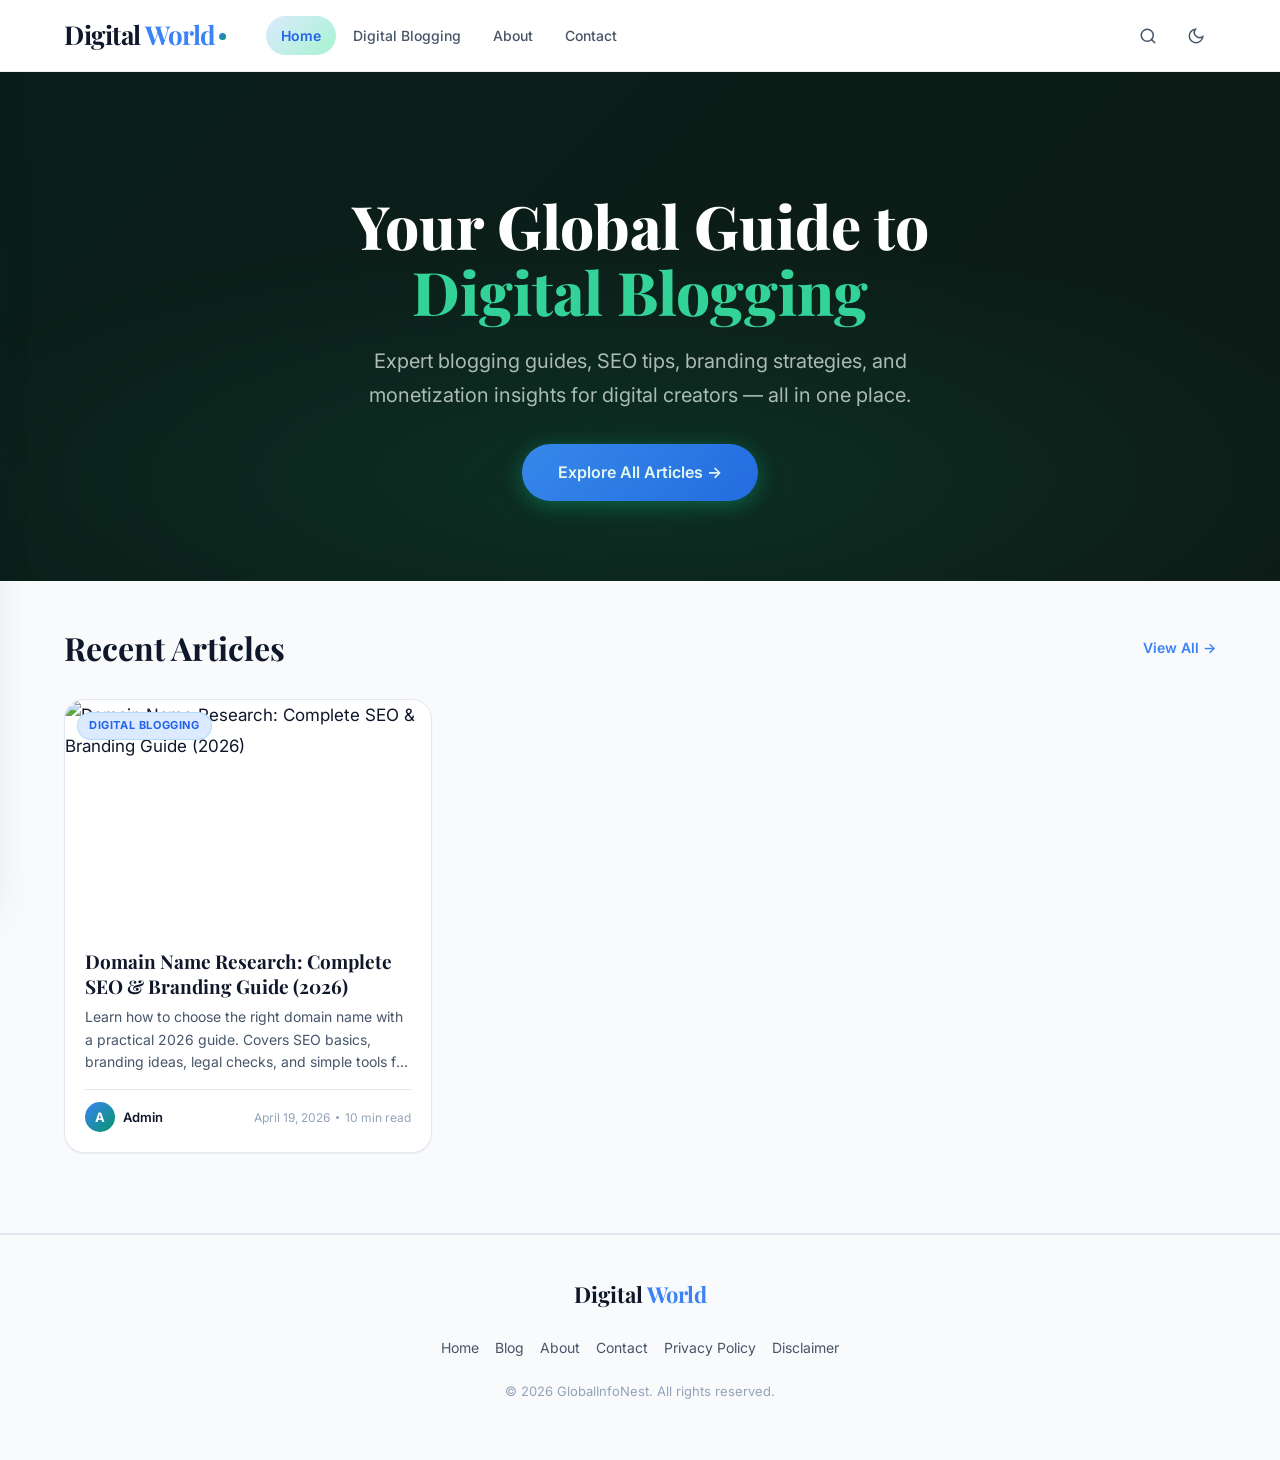
==== index.html @ 51daa52c "Initial commit: Digital World Blog" ====
<!DOCTYPE html>
<html lang="en" data-theme="light">
<head>
  <meta charset="UTF-8">
  <meta name="viewport" content="width=device-width, initial-scale=1.0">
  <title>Digital World &mdash; Digital Blogging Insights &amp; Guides</title>
  <meta name="description" content="Digital World is your trusted source for digital blogging insights, SEO tips, branding guides, and monetization strategies for creators.">
  <meta property="og:title" content="Digital World &mdash; Digital Blogging Insights &amp; Guides">
  <meta property="og:description" content="Expert digital blogging articles covering SEO, branding, and monetization guides for creators.">
  <meta property="og:type" content="website">
  <link rel="canonical" href="/">
  <link rel="icon" type="image/svg+xml" href="assets/icons/favicon.svg">

  <!-- Google Fonts -->
  <link rel="preconnect" href="https://fonts.googleapis.com">
  <link rel="preconnect" href="https://fonts.gstatic.com" crossorigin>
  <link href="https://fonts.googleapis.com/css2?family=Inter:wght@400;500;600;700&family=Playfair+Display:wght@700;800&display=swap" rel="stylesheet">

  <!-- CSS -->
  <link rel="stylesheet" href="assets/css/base.css">
  <link rel="stylesheet" href="assets/css/header.css">
  <link rel="stylesheet" href="assets/css/blog-list.css">
  <link rel="stylesheet" href="assets/css/dark-mode.css">

  <!-- Google Analytics -->
  <script async src="https://www.googletagmanager.com/gtag/js?id=G-WQFMWPTPDS"></script>
  <script>
    window.dataLayer = window.dataLayer || [];
    function gtag(){dataLayer.push(arguments);}
    gtag('js', new Date());
    gtag('config', 'G-WQFMWPTPDS');
  </script>

  <script src="assets/js/theme.js"></script>

  <style>
    /* ---- Hero ---- */
    .home-hero {
      background: linear-gradient(135deg, #0a1f1a 0%, #0d1a15 100%);
      padding: clamp(60px, 12vw, 120px) 0 clamp(48px, 8vw, 80px);
      text-align: center;
      color: #fff;
      overflow: hidden;
      position: relative;
    }
    .home-hero::after {
      content: '';
      position: absolute;
      inset: 0;
      background: radial-gradient(ellipse 60% 50% at 50% 80%, rgba(16,185,129,0.12), transparent);
      pointer-events: none;
    }
    .home-hero h1 {
      font-family: var(--font-heading);
      font-size: clamp(32px, 6vw, 60px);
      font-weight: 800;
      line-height: 1.1;
      margin-bottom: var(--sp-5);
      color: #fff;
    }
    .home-hero h1 span { color: #34D399; }
    .home-hero p {
      font-size: clamp(16px, 2.2vw, 20px);
      color: rgba(255,255,255,0.7);
      max-width: 620px;
      margin: 0 auto var(--sp-8);
      line-height: 1.7;
    }
    .hero-cta {
      display: inline-flex;
      align-items: center;
      gap: var(--sp-2);
      background: linear-gradient(135deg, var(--color-primary), #2563EB);
      color: #fff;
      padding: 14px 36px;
      border-radius: var(--radius-full);
      font-weight: 600;
      font-size: 16px;
      text-decoration: none;
      box-shadow: 0 4px 20px rgba(16,185,129,0.4);
      transition: all 0.2s;
    }
    .hero-cta:hover {
      transform: translateY(-2px);
      box-shadow: 0 8px 28px rgba(16,185,129,0.5);
      color: #fff;
    }

    /* ---- Recent Posts Banner ---- */
    .recent-section {
      width: 100%;
      padding: var(--sp-12) 0;
      background: var(--color-bg-secondary);
      border-bottom: 1px solid var(--color-border);
    }
    .section-header {
      display: flex;
      justify-content: space-between;
      align-items: center;
      margin-bottom: var(--sp-8);
    }
    .section-header h2 {
      font-family: var(--font-heading);
      font-size: clamp(22px, 3.5vw, 32px);
      color: var(--color-text);
    }
    .view-all-link {
      font-size: 14px;
      font-weight: 600;
      color: var(--color-primary);
      text-decoration: none;
      transition: opacity 0.2s;
    }
    .view-all-link:hover { opacity: 0.8; }


  </style>
</head>
<body>

  <!-- HEADER -->
  <header class="site-header" role="banner" id="site-header">
    <div class="container header-inner">
      <a href="/" class="site-logo" aria-label="Digital World home">
        <span class="logo-text">Digital<span class="logo-accent"> World</span></span>
        <span class="logo-dot" aria-hidden="true"></span>
      </a>
      <nav class="site-nav" aria-label="Main navigation">
        <a href="/" class="nav-link active">Home</a>
        <a href="/blog" class="nav-link">Digital Blogging</a>
        <a href="/about" class="nav-link">About</a>
        <a href="/contact" class="nav-link">Contact</a>
      </nav>
      <div class="header-controls">
        <div class="search-wrapper" role="search">
          <div class="search-input-wrapper" id="search-input-wrapper">
            <input type="search" id="search-input" class="search-input" placeholder="Search posts..." aria-label="Search posts" autocomplete="off">
          </div>
          <button id="search-toggle-btn" class="icon-btn" aria-label="Toggle search" type="button">
            <svg width="18" height="18" viewBox="0 0 24 24" fill="none" stroke="currentColor" stroke-width="2" stroke-linecap="round" stroke-linejoin="round" aria-hidden="true">
              <circle cx="11" cy="11" r="8"/><line x1="21" y1="21" x2="16.65" y2="16.65"/>
            </svg>
          </button>
        </div>
        <button class="icon-btn" data-theme-toggle aria-label="Toggle dark mode" type="button">
          <svg class="icon-moon" width="18" height="18" viewBox="0 0 24 24" fill="none" stroke="currentColor" stroke-width="2" stroke-linecap="round" aria-hidden="true"><path d="M21 12.79A9 9 0 1 1 11.21 3 7 7 0 0 0 21 12.79z"/></svg>
          <svg class="icon-sun" width="18" height="18" viewBox="0 0 24 24" fill="none" stroke="currentColor" stroke-width="2" stroke-linecap="round" aria-hidden="true"><circle cx="12" cy="12" r="5"/><line x1="12" y1="1" x2="12" y2="3"/><line x1="12" y1="21" x2="12" y2="23"/><line x1="4.22" y1="4.22" x2="5.64" y2="5.64"/><line x1="18.36" y1="18.36" x2="19.78" y2="19.78"/><line x1="1" y1="12" x2="3" y2="12"/><line x1="21" y1="12" x2="23" y2="12"/><line x1="4.22" y1="19.78" x2="5.64" y2="18.36"/><line x1="18.36" y1="5.64" x2="19.78" y2="4.22"/></svg>
        </button>
        <button id="hamburger-btn" class="icon-btn" aria-label="Open navigation menu" aria-expanded="false" type="button">
          <svg width="20" height="20" viewBox="0 0 24 24" fill="none" stroke="currentColor" stroke-width="2" stroke-linecap="round" aria-hidden="true"><line x1="3" y1="6" x2="21" y2="6"/><line x1="3" y1="12" x2="21" y2="12"/><line x1="3" y1="18" x2="21" y2="18"/></svg>
        </button>
      </div>
    </div>
  </header>

  <div id="drawer-overlay" class="drawer-overlay" aria-hidden="true"></div>
  <aside id="mobile-drawer" class="mobile-drawer" aria-label="Mobile navigation" role="dialog" aria-modal="true">
    <button id="drawer-close-btn" class="icon-btn drawer-close-btn" aria-label="Close menu" type="button">
      <svg width="18" height="18" viewBox="0 0 24 24" fill="none" stroke="currentColor" stroke-width="2.5" stroke-linecap="round" aria-hidden="true"><line x1="18" y1="6" x2="6" y2="18"/><line x1="6" y1="6" x2="18" y2="18"/></svg>
    </button>
    <span class="drawer-logo">Digital<span> World</span></span>
    <nav aria-label="Mobile navigation">
      <a href="/" class="nav-link">Home</a>
      <a href="/blog" class="nav-link">Digital Blogging</a>
      <a href="/about" class="nav-link">About</a>
      <a href="/contact" class="nav-link">Contact</a>
    </nav>
  </aside>

  <!-- HERO -->
  <section class="home-hero">
    <div class="container">
      <h1>Your Global Guide to<br><span>Digital Blogging</span></h1>
      <p>Expert blogging guides, SEO tips, branding strategies, and monetization insights for digital creators &mdash; all in one place.</p>
      <a href="/blog" class="hero-cta">Explore All Articles &#8594;</a>
    </div>
  </section>

  <!-- RECENT POSTS -->
  <section class="recent-section">
    <div class="container">
      <div class="section-header">
        <h2>Recent Articles</h2>
        <a href="/blog" class="view-all-link">View All &#8594;</a>
      </div>
      <div class="posts-grid" id="recent-posts-grid"></div>
    </div>
  </section>

  <!-- AD SLOT -->
  <div class="ad-slot-below-header" aria-label="Advertisement" style="margin-top:0;">
    <!-- AD SLOT -->
  </div>

  <!-- FOOTER -->
  <footer class="site-footer" aria-label="Site footer">
    <div class="container footer-inner">
      <a href="/" class="footer-logo">Digital<span> World</span></a>
      <nav class="footer-nav" aria-label="Footer navigation">
        <a href="/" class="footer-link">Home</a>
        <a href="/blog" class="footer-link">Blog</a>
        <a href="/about" class="footer-link">About</a>
        <a href="/contact" class="footer-link">Contact</a>
        <a href="/privacy-policy" class="footer-link">Privacy Policy</a>
        <a href="/disclaimer" class="footer-link">Disclaimer</a>
      </nav>
      <p class="footer-copy">&copy; 2026 GlobalInfoNest. All rights reserved.</p>
    </div>
  </footer>

  <script src="assets/js/header.js" defer></script>
  <script>
    (function () {
      'use strict';

      function toAbsolutePath(path) {
        if (!path) return '';
        if (/^https?:\/\//i.test(path) || path.indexOf('//') === 0) return path;
        if (path.charAt(0) === '/') return path;
        return '/' + String(path).replace(/^(\.\.\/)+/, '').replace(/^\.\//, '');
      }

      function esc(str) {
        var div = document.createElement('div');
        div.appendChild(document.createTextNode(str || ''));
        return div.innerHTML;
      }

      function formatDate(dateStr) {
        try {
          var d = new Date(dateStr + 'T00:00:00');
          return d.toLocaleDateString('en-US', { year: 'numeric', month: 'long', day: 'numeric' });
        } catch (e) { return dateStr; }
      }

      fetch('/data/posts/index.json')
        .then(function (r) { return r.ok ? r.json() : []; })
        .catch(function () { return []; })
        .then(function (posts) {
          posts.sort(function (a, b) { return (b.date || '').localeCompare(a.date || '') || (b.id || 0) - (a.id || 0); });
          var recent = posts.slice(0, 6);
          var grid = document.getElementById('recent-posts-grid');
          if (!grid || !recent.length) return;

          recent.forEach(function (meta) {
            var initial = meta.author ? meta.author.charAt(0).toUpperCase() : 'A';
            var imgSrc = toAbsolutePath(meta.coverImage);
            var card = document.createElement('a');
            card.href = '/blog/' + meta.slug;
            card.className = 'post-card';
            card.setAttribute('aria-label', meta.title);
            card.innerHTML =
              '<div class="post-card-img-wrapper">' +
                '<img class="post-card-img" src="' + esc(imgSrc) + '" alt="' + esc(meta.title) + '" loading="lazy">' +
                '<span class="badge post-card-badge">' + esc(meta.category || 'Digital Blogging') + '</span>' +
              '</div>' +
              '<div class="post-card-body">' +
                '<h3 class="post-card-title">' + esc(meta.title) + '</h3>' +
                '<p class="post-card-excerpt">' + esc(meta.excerpt) + '</p>' +
                '<div class="post-card-footer">' +
                  '<span class="post-card-avatar" aria-hidden="true">' + initial + '</span>' +
                  '<span class="post-card-author">' + esc(meta.author) + '</span>' +
                  '<span class="post-card-meta">' +
                    '<span>' + formatDate(meta.date) + '</span>' +
                    '<span class="dot" aria-hidden="true"></span>' +
                    '<span>' + esc(meta.readTime) + '</span>' +
                  '</span>' +
                '</div>' +
              '</div>';
            grid.appendChild(card);
          });
        });
    })();
  </script>
</body>
</html>
---- assets/css/base.css ----
/* ============================================================
   BASE.CSS -- Global reset, custom properties, typography, utilities
   Digital World Blog -- Modern UI Refresh
   ============================================================ */

/* --- Google Fonts --- */
@import url('https://fonts.googleapis.com/css2?family=Inter:wght@400;500;600;700&family=Playfair+Display:ital,wght@0,600;0,700;1,600&display=swap');

/* ============================================================
   CSS Custom Properties -- Light Mode Defaults
   ============================================================ */
:root {
  /* Brand */
  --color-primary:       #3B82F6;
  --color-primary-dark:  #2563EB;
  --color-primary-light: #DBEAFE;
  --color-accent:        #059669; /* darker green accent */

  /* Surface */
  --color-bg:            #ffffff;
  --color-bg-secondary:  #f8fafc;
  --color-bg-tertiary:   #f1f5f9;
  --color-bg-card:       #ffffff;

  /* Text */
  --color-text:          #0f172a;
  --color-text-secondary:#475569;
  --color-text-muted:    #94a3b8;

  /* Borders */
  --color-border:        #e2e8f0;
  --color-border-light:  #f1f5f9;

  /* Shadows */
  --shadow-xs:  0 1px 2px rgba(15,23,42,0.06);
  --shadow-sm:  0 2px 8px rgba(15,23,42,0.08);
  --shadow-md:  0 4px 16px rgba(15,23,42,0.10);
  --shadow-lg:  0 8px 32px rgba(15,23,42,0.12);
  --shadow-xl:  0 16px 48px rgba(15,23,42,0.16);
  --shadow-hover: 0 20px 60px rgba(16,185,129,0.18);

  /* Callouts */
  --callout-info-bg:     #eff6ff;
  --callout-info-border: #3b82f6;
  --callout-info-text:   #1d4ed8;
  --callout-tip-bg:      #f0fdf4;
  --callout-tip-border:  #22c55e;
  --callout-tip-text:    #15803d;
  --callout-warning-bg:  #fffbeb;
  --callout-warning-border: #f59e0b;
  --callout-warning-text:#b45309;

  /* Typography */
  --font-body:      'Inter', system-ui, -apple-system, sans-serif;
  --font-heading:   'Playfair Display', Georgia, serif;
  --font-size-base: clamp(15px, 2vw, 17px);
  --font-size-sm:   clamp(12px, 1.5vw, 14px);
  --font-size-lg:   clamp(17px, 2.5vw, 20px);
  --line-height-body:    1.8;
  --line-height-heading: 1.2;

  /* Spacing scale */
  --sp-1: 4px;
  --sp-2: 8px;
  --sp-3: 12px;
  --sp-4: 16px;
  --sp-5: 20px;
  --sp-6: 24px;
  --sp-8: 32px;
  --sp-10: 40px;
  --sp-12: 48px;
  --sp-16: 64px;

  /* Layout */
  --max-width:     1200px;
  --header-height: 72px;
  --radius-sm:     6px;
  --radius-md:     12px;
  --radius-lg:     20px;
  --radius-xl:     28px;
  --radius-full:   9999px;

  /* Transitions */
  --t-fast:  0.15s ease;
  --t-base:  0.25s ease;
  --t-slow:  0.4s ease;
}

/* ============================================================
   Global Reset
   ============================================================ */
*, *::before, *::after { box-sizing: border-box; margin: 0; padding: 0; }

html {
  font-size: 100%;
  scroll-behavior: smooth;
  -webkit-text-size-adjust: 100%;
  text-rendering: optimizeLegibility;
  -webkit-font-smoothing: antialiased;
  -moz-osx-font-smoothing: grayscale;
  overflow-x: hidden;
}

body {
  font-family: var(--font-body);
  font-size: var(--font-size-base);
  line-height: var(--line-height-body);
  color: var(--color-text);
  background-color: var(--color-bg);
  min-width: 360px;
  overflow-x: hidden;
  transition: background-color var(--t-base), color var(--t-base);
}

/* ============================================================
   Typography
   ============================================================ */
h1,h2,h3,h4,h5,h6 {
  font-family: var(--font-heading);
  line-height: var(--line-height-heading);
  color: var(--color-text);
  font-weight: 700;
  transition: color var(--t-base);
}

h1 { font-size: clamp(28px, 4.5vw, 46px); }
h2 { font-size: clamp(22px, 3.5vw, 32px); }
h3 { font-size: clamp(18px, 2.5vw, 24px); }
h4 { font-size: clamp(16px, 2vw, 20px); }

p {
  margin-bottom: var(--sp-4);
  color: var(--color-text);
  transition: color var(--t-base);
}

a {
  color: var(--color-primary);
  text-decoration: none;
  transition: color var(--t-base), opacity var(--t-fast);
}
a:hover { color: var(--color-primary-dark); }

img { max-width: 100%; height: auto; display: block; }
ul, ol { padding-left: var(--sp-6); }
li { margin-bottom: var(--sp-1); }
button { cursor: pointer; font-family: var(--font-body); border: none; background: none; transition: all var(--t-base); }

/* ============================================================
   Focus Styles -- Accessibility
   ============================================================ */
:focus-visible {
  outline: 3px solid var(--color-primary);
  outline-offset: 3px;
  border-radius: var(--radius-sm);
}

/* ============================================================
   Layout Utility
   ============================================================ */
.container {
  max-width: var(--max-width);
  margin: 0 auto;
  padding: 0 var(--sp-6);
}
@media (max-width: 768px) { .container { padding: 0 var(--sp-4); } }

/* ============================================================
   Lazy Images -- fade in on load
   ============================================================ */
.lazy-img {
  opacity: 0;
  transition: opacity var(--t-slow);
}
.lazy-img.loaded { opacity: 1; }

/* ============================================================
   Category Badge
   ============================================================ */
.badge {
  display: inline-flex;
  align-items: center;
  padding: 3px 11px;
  border-radius: var(--radius-full);
  font-size: 11px;
  font-weight: 700;
  letter-spacing: 0.6px;
  text-transform: uppercase;
  background: linear-gradient(135deg, var(--color-primary-light), #dbeafe);
  color: var(--color-primary-dark);
  border: 1px solid rgba(14,165,233,0.2);
  transition: all var(--t-base);
}

/* ============================================================
   Gradient text utility
   ============================================================ */
.gradient-text {
  background: linear-gradient(135deg, var(--color-primary), var(--color-accent));
  -webkit-background-clip: text;
  -webkit-text-fill-color: transparent;
  background-clip: text;
}

/* ============================================================
   Accessibility utility
   ============================================================ */
.sr-only {
  position: absolute; width: 1px; height: 1px;
  padding: 0; margin: -1px; overflow: hidden;
  clip: rect(0,0,0,0); white-space: nowrap; border: 0;
}

/* ============================================================
   Custom Scrollbar -- global thin
   ============================================================ */
::-webkit-scrollbar { width: 8px; height: 8px; }
::-webkit-scrollbar-track { background: transparent; }
::-webkit-scrollbar-thumb { background: var(--color-border); border-radius: var(--radius-full); }
::-webkit-scrollbar-thumb:hover { background: var(--color-text-muted); }
---- assets/css/header.css ----
/* ============================================================
   HEADER.CSS -- Sticky header, nav, search, hamburger drawer
   Digital World Modern UI
   ============================================================ */

.site-header {
  position: sticky;
  top: 0;
  z-index: 1000;
  height: var(--header-height);
  background: rgba(255,255,255,0.82);
  backdrop-filter: blur(16px) saturate(160%);
  -webkit-backdrop-filter: blur(16px) saturate(160%);
  border-bottom: 1px solid rgba(226,232,240,0.6);
  transition: background var(--t-base), border-color var(--t-base), box-shadow var(--t-base);
}
.site-header.scrolled { box-shadow: var(--shadow-sm); }

.header-inner {
  display: flex;
  align-items: center;
  gap: var(--sp-5);
  height: 100%;
}

/* Logo */
.site-logo {
  font-family: var(--font-heading);
  font-size: clamp(20px, 3vw, 26px);
  font-weight: 700;
  color: var(--color-text);
  text-decoration: none;
  letter-spacing: -0.5px;
  white-space: nowrap;
  flex-shrink: 0;
  display: flex;
  align-items: center;
  gap: 2px;
  transition: opacity var(--t-fast);
}
.site-logo:hover { opacity: 0.85; color: var(--color-text); }
.logo-accent { color: var(--color-primary); }
.logo-dot {
  width: 7px; height: 7px;
  border-radius: 50%;
  background: linear-gradient(135deg, var(--color-primary), var(--color-accent));
  display: inline-block;
  margin-bottom: -2px;
  margin-left: 1px;
}

/* Nav */
.site-nav {
  display: flex;
  align-items: center;
  gap: 2px;
  margin-left: var(--sp-5);
}
.site-nav a {
  display: flex;
  align-items: center;
  padding: 7px 15px;
  border-radius: var(--radius-full);
  font-size: 14px;
  font-weight: 500;
  color: var(--color-text-secondary);
  text-decoration: none;
  transition: background var(--t-base), color var(--t-base);
}
.site-nav a:hover {
  background: var(--color-bg-tertiary);
  color: var(--color-text);
}
.site-nav a.active {
  background: linear-gradient(135deg, var(--color-primary-light), #A7F3D0);
  color: var(--color-primary-dark);
  font-weight: 600;
}

/* Header controls */
.header-controls {
  display: flex;
  align-items: center;
  gap: var(--sp-2);
  margin-left: auto;
}

/* Icon button */
.icon-btn {
  display: flex;
  align-items: center;
  justify-content: center;
  width: 40px;
  height: 40px;
  border-radius: var(--radius-full);
  border: none;
  background: transparent;
  color: var(--color-text-secondary);
  cursor: pointer;
  transition: background var(--t-base), color var(--t-base), transform var(--t-fast);
  flex-shrink: 0;
}
.icon-btn:hover { background: var(--color-bg-tertiary); color: var(--color-text); }
.icon-btn:active { transform: scale(0.9); }

/* Search */
.search-wrapper { display: flex; align-items: center; position: relative; }
.search-input-wrapper {
  position: absolute;
  right: 44px;
  top: 50%;
  transform: translateY(-50%);
  width: 0;
  overflow: hidden;
  opacity: 0;
  pointer-events: none;
  transition: width var(--t-base), opacity var(--t-base);
}
.search-input-wrapper.open {
  width: 240px;
  opacity: 1;
  pointer-events: auto;
}
.search-input {
  width: 240px;
  padding: 9px 18px;
  border: 1.5px solid var(--color-border);
  border-radius: var(--radius-full);
  font-size: 14px;
  font-family: var(--font-body);
  background: var(--color-bg);
  color: var(--color-text);
  outline: none;
  transition: border-color var(--t-base), box-shadow var(--t-base), background var(--t-base);
}
.search-input:focus {
  border-color: var(--color-primary);
  box-shadow: 0 0 0 3px rgba(16,185,129,0.12);
}

/* Theme toggle icons */
.theme-toggle-btn .icon-moon,
[data-theme-toggle] .icon-moon { display: block; }
.theme-toggle-btn .icon-sun,
[data-theme-toggle] .icon-sun  { display: none; }
[data-theme="dark"] .theme-toggle-btn .icon-moon,
[data-theme="dark"] [data-theme-toggle] .icon-moon { display: none; }
[data-theme="dark"] .theme-toggle-btn .icon-sun,
[data-theme="dark"] [data-theme-toggle] .icon-sun  { display: block; }

/* Hamburger -- hidden on desktop, shown on mobile */
#hamburger-btn {
  display: none;
}

/* Drawer overlay */
.drawer-overlay {
  display: none;
  position: fixed; inset: 0;
  background: rgba(0,0,0,0.45);
  backdrop-filter: blur(3px);
  z-index: 998;
  opacity: 0;
  pointer-events: none;
  transition: opacity var(--t-base);
}
.drawer-overlay.active { opacity: 1; pointer-events: auto; }

/* Mobile drawer */
.mobile-drawer {
  position: fixed;
  top: 0;
  left: -310px;
  width: 290px;
  height: 100dvh;
  background: var(--color-bg);
  z-index: 999;
  padding: var(--sp-10) var(--sp-6) var(--sp-6);
  display: flex;
  flex-direction: column;
  gap: var(--sp-5);
  transition: left var(--t-base), background var(--t-base);
  overflow-y: auto;
  box-shadow: var(--shadow-xl);
}
.mobile-drawer.open { left: 0; }

.drawer-logo {
  font-family: var(--font-heading);
  font-size: 22px;
  font-weight: 700;
  color: var(--color-text);
  display: flex;
  align-items: center;
}

.mobile-drawer nav {
  display: flex;
  flex-direction: column;
  gap: 3px;
  margin-top: var(--sp-3);
}
.mobile-drawer nav a {
  display: flex;
  align-items: center;
  padding: 13px 16px;
  border-radius: var(--radius-md);
  font-size: 16px;
  font-weight: 500;
  color: var(--color-text-secondary);
  transition: background var(--t-base), color var(--t-base);
}
.mobile-drawer nav a:hover { background: var(--color-bg-tertiary); color: var(--color-text); }

.drawer-close-btn {
  position: absolute;
  top: var(--sp-4); right: var(--sp-4);
  width: 36px; height: 36px;
  display: flex; align-items: center; justify-content: center;
  border-radius: var(--radius-full);
  background: var(--color-bg-tertiary);
  color: var(--color-text);
  border: none; cursor: pointer;
  transition: background var(--t-base), transform var(--t-fast);
}
.drawer-close-btn:hover { background: var(--color-border); transform: rotate(90deg); }

/* Ad slot */
.ad-slot-below-header {
  display: none;
}

/* Responsive */
@media (max-width: 1024px) {
  .site-nav { display: none; }
  #hamburger-btn { display: flex; }
  .drawer-overlay { display: block; }
  .search-input-wrapper.open { width: 200px; }
  .search-input { width: 200px; }
}
@media (max-width: 480px) {
  .search-input-wrapper.open { width: 160px; }
  .search-input { width: 160px; font-size: 13px; }
}
---- assets/css/blog-list.css ----
/* ============================================================
   BLOG-LIST.CSS -- Blog listing page: hero, featured card,
   post grid, load-more, footer
   Digital World Digital Blog
   ============================================================ */

/* ============================================================
   Blog Hero
   ============================================================ */
.blog-hero {
  background: linear-gradient(135deg, #f0f9ff 0%, #D1FAE5 50%, #f0f9ff 100%);
  padding: var(--sp-12) 0 var(--sp-10);
  text-align: center;
  border-bottom: 1px solid var(--color-border);
}

.blog-hero-title {
  font-family: var(--font-heading);
  font-size: clamp(30px, 5vw, 52px);
  font-weight: 700;
  color: var(--color-text);
  margin-bottom: var(--sp-4);
  line-height: 1.15;
}
.blog-hero-title span {
  background: linear-gradient(135deg, var(--color-primary), var(--color-accent));
  -webkit-background-clip: text;
  -webkit-text-fill-color: transparent;
  background-clip: text;
}

.blog-hero-tagline {
  font-size: clamp(15px, 2vw, 18px);
  color: var(--color-text-secondary);
  max-width: 600px;
  margin: 0 auto;
  line-height: 1.6;
}

/* ============================================================
   Featured Post Card
   ============================================================ */
.featured-post {
  display: block;
  position: relative;
  border-radius: var(--radius-lg);
  overflow: hidden;
  margin: var(--sp-8) 0;
  text-decoration: none;
  color: #fff;
  min-height: 420px;
  box-shadow: var(--shadow-lg);
  transition: transform var(--t-base), box-shadow var(--t-base);
}
.featured-post:hover {
  transform: translateY(-4px);
  box-shadow: var(--shadow-xl);
  color: #fff;
}

.featured-post-img {
  width: 100%;
  height: 100%;
  object-fit: cover;
  position: absolute;
  top: 0;
  left: 0;
}

.featured-post-overlay {
  position: absolute;
  inset: 0;
  background: linear-gradient(
    to top,
    rgba(0, 0, 0, 0.85) 0%,
    rgba(0, 0, 0, 0.4) 40%,
    rgba(0, 0, 0, 0.1) 100%
  );
}

.featured-post-body {
  position: relative;
  z-index: 1;
  padding: var(--sp-8);
  display: flex;
  flex-direction: column;
  justify-content: flex-end;
  min-height: 420px;
}

.featured-post-tag {
  display: inline-flex;
  align-items: center;
  padding: 4px 14px;
  border-radius: var(--radius-full);
  font-size: 12px;
  font-weight: 700;
  letter-spacing: 0.5px;
  text-transform: uppercase;
  background: rgba(14, 165, 233, 0.2);
  color: #7dd3fc;
  border: 1px solid rgba(14, 165, 233, 0.3);
  width: fit-content;
  margin-bottom: var(--sp-4);
  backdrop-filter: blur(8px);
}

.featured-post-title {
  font-family: var(--font-heading);
  font-size: clamp(22px, 3.5vw, 36px);
  font-weight: 700;
  line-height: 1.2;
  color: #fff;
  margin-bottom: var(--sp-3);
}

.featured-post-excerpt {
  font-size: clamp(14px, 1.8vw, 16px);
  color: rgba(255, 255, 255, 0.8);
  line-height: 1.6;
  margin-bottom: var(--sp-4);
  display: -webkit-box;
  -webkit-line-clamp: 3;
  -webkit-box-orient: vertical;
  overflow: hidden;
}

.featured-post-meta {
  display: flex;
  align-items: center;
  gap: var(--sp-2);
  font-size: 13px;
  color: rgba(255, 255, 255, 0.7);
}

/* ============================================================
   Posts Grid
   ============================================================ */
.posts-grid {
  display: grid;
  grid-template-columns: repeat(3, 1fr);
  gap: var(--sp-6);
  margin-bottom: var(--sp-8);
}

/* ============================================================
   Post Card
   ============================================================ */
.post-card {
  display: flex;
  flex-direction: column;
  background: var(--color-bg-card);
  border: 1px solid var(--color-border);
  border-radius: var(--radius-lg);
  overflow: hidden;
  text-decoration: none;
  color: var(--color-text);
  transition: transform var(--t-base), box-shadow var(--t-base), border-color var(--t-base);
  box-shadow: var(--shadow-xs);
}
.post-card:hover {
  transform: translateY(-4px);
  box-shadow: var(--shadow-lg);
  border-color: rgba(14, 165, 233, 0.25);
  color: var(--color-text);
}

.post-card-img-wrapper {
  position: relative;
  overflow: hidden;
  aspect-ratio: 16 / 10;
}

.post-card-img {
  width: 100%;
  height: 100%;
  object-fit: cover;
  transition: transform var(--t-slow);
}
.post-card:hover .post-card-img { transform: scale(1.05); }

.post-card-badge {
  position: absolute;
  top: var(--sp-3);
  left: var(--sp-3);
}

.post-card-body {
  padding: var(--sp-5);
  display: flex;
  flex-direction: column;
  flex: 1;
}

.post-card-title {
  font-family: var(--font-heading);
  font-size: clamp(16px, 2vw, 19px);
  font-weight: 700;
  line-height: 1.3;
  color: var(--color-text);
  margin-bottom: var(--sp-2);
  display: -webkit-box;
  -webkit-line-clamp: 2;
  -webkit-box-orient: vertical;
  overflow: hidden;
  transition: color var(--t-base);
}
.post-card:hover .post-card-title { color: var(--color-primary); }

.post-card-excerpt {
  font-size: 14px;
  color: var(--color-text-secondary);
  line-height: 1.6;
  margin-bottom: var(--sp-4);
  display: -webkit-box;
  -webkit-line-clamp: 3;
  -webkit-box-orient: vertical;
  overflow: hidden;
  flex: 1;
}

.post-card-footer {
  display: flex;
  align-items: center;
  gap: var(--sp-2);
  padding-top: var(--sp-3);
  border-top: 1px solid var(--color-border);
  font-size: 13px;
}

.post-card-avatar {
  width: 30px;
  height: 30px;
  border-radius: var(--radius-full);
  background: linear-gradient(135deg, var(--color-primary), var(--color-accent));
  color: #fff;
  font-size: 13px;
  font-weight: 700;
  display: flex;
  align-items: center;
  justify-content: center;
  flex-shrink: 0;
}

.post-card-author {
  font-weight: 600;
  color: var(--color-text);
  font-size: 13px;
}

.post-card-meta {
  margin-left: auto;
  display: flex;
  align-items: center;
  gap: 6px;
  color: var(--color-text-muted);
  font-size: 12px;
}
.post-card-meta .dot {
  width: 3px;
  height: 3px;
  border-radius: 50%;
  background: var(--color-text-muted);
}

/* ============================================================
   Load More Button
   ============================================================ */
.load-more-wrapper {
  display: flex;
  justify-content: center;
  padding: var(--sp-6) 0 var(--sp-12);
}

.load-more-btn {
  padding: 12px 36px;
  border-radius: var(--radius-full);
  font-size: 14px;
  font-weight: 600;
  color: var(--color-primary);
  background: var(--color-bg);
  border: 2px solid var(--color-primary);
  cursor: pointer;
  transition: all var(--t-base);
}
.load-more-btn:hover {
  background: var(--color-primary);
  color: #fff;
  box-shadow: var(--shadow-md);
}
.load-more-btn:disabled {
  opacity: 0.5;
  cursor: not-allowed;
  background: var(--color-bg-secondary);
  border-color: var(--color-border);
  color: var(--color-text-muted);
}
.load-more-btn:disabled:hover {
  background: var(--color-bg-secondary);
  color: var(--color-text-muted);
  box-shadow: none;
}

/* ============================================================
   Site Footer
   ============================================================ */
.site-footer {
  background: var(--color-bg-secondary);
  border-top: 1px solid var(--color-border);
  padding: var(--sp-10) 0;
  transition: background var(--t-base), border-color var(--t-base);
}

.footer-inner {
  display: flex;
  flex-direction: column;
  align-items: center;
  gap: var(--sp-5);
  text-align: center;
}

.footer-logo,
.footer-brand {
  font-family: var(--font-heading);
  font-size: 22px;
  font-weight: 700;
  color: var(--color-text);
  text-decoration: none;
}
.footer-logo span,
.footer-brand span { color: var(--color-primary); }

.footer-links,
.footer-nav {
  list-style: none;
  display: flex;
  flex-wrap: wrap;
  justify-content: center;
  gap: var(--sp-4);
  padding: 0;
  margin: 0;
}
.footer-links li { list-style: none; }
.footer-links a,
.footer-nav a,
.footer-link {
  font-size: 14px;
  color: var(--color-text-secondary);
  text-decoration: none;
  transition: color var(--t-base);
}
.footer-links a:hover,
.footer-nav a:hover,
.footer-link:hover { color: var(--color-primary); }

.footer-text,
.footer-copy {
  font-size: 13px;
  color: var(--color-text-muted);
}

/* ============================================================
   Responsive -- Blog List
   ============================================================ */
@media (max-width: 1024px) {
  .posts-grid { grid-template-columns: repeat(2, 1fr); }
}

@media (max-width: 768px) {
  .blog-hero { padding: var(--sp-8) 0 var(--sp-6); }
  .featured-post { min-height: 320px; }
  .featured-post-body { min-height: 320px; padding: var(--sp-6); }
  .posts-grid { grid-template-columns: 1fr; }
  .footer-links, .footer-nav { flex-direction: column; align-items: center; gap: var(--sp-2); }
}

@media (max-width: 480px) {
  .featured-post { min-height: 260px; }
  .featured-post-body { min-height: 260px; padding: var(--sp-5); }
  .featured-post-title { font-size: clamp(18px, 5vw, 24px); }
  .featured-post-excerpt { -webkit-line-clamp: 2; }
}

/* ============================================================
   Dark Mode -- Blog List
   ============================================================ */
[data-theme="dark"] .blog-hero {
  background: linear-gradient(135deg, #0a1a15 0%, #0d1f1a 50%, #0a1a15 100%);
  border-bottom-color: rgba(255,255,255,0.06);
}

[data-theme="dark"] .featured-post { box-shadow: var(--shadow-lg); }

[data-theme="dark"] .post-card {
  background: var(--color-bg-secondary);
  border-color: var(--color-border);
}
[data-theme="dark"] .post-card:hover {
  border-color: rgba(16,185,129,0.3);
  box-shadow: var(--shadow-hover);
}

[data-theme="dark"] .post-card-footer { border-top-color: var(--color-border); }

[data-theme="dark"] .load-more-btn {
  background: var(--color-bg-secondary);
  border-color: var(--color-primary);
  color: var(--color-primary);
}
[data-theme="dark"] .load-more-btn:hover {
  background: var(--color-primary);
  color: #fff;
}
---- assets/css/dark-mode.css ----
/* ============================================================
   DARK-MODE.CSS  -- Dark theme overrides
   All variables use the new --sp-* / --t-* / --shadow-* names
   ============================================================ */

[data-theme="dark"] {
  /* Backgrounds */
  --color-bg:           #0f0f1a;
  --color-bg-secondary: #161624;
  --color-bg-tertiary:  #1e1e32;

  /* Text */
  --color-text:           #f0f0f8;
  --color-text-secondary: #a8a8c0;
  --color-text-muted:     #6b6b88;

  /* Border */
  --color-border:         rgba(255,255,255,0.08);
  --color-border-strong:  rgba(255,255,255,0.15);

  /* Primary unchanged; keep accent colours */
  --color-primary-light:  rgba(16,185,129,0.12);
  --color-primary-dark:   #34D399;

  /* Accent */
  --color-accent-light:   rgba(99,102,241,0.12);

  /* Shadows */
  --shadow-xs:   0 1px 2px rgba(0,0,0,0.5);
  --shadow-sm:   0 2px 6px rgba(0,0,0,0.5);
  --shadow-md:   0 4px 16px rgba(0,0,0,0.55);
  --shadow-lg:   0 8px 32px rgba(0,0,0,0.6);
  --shadow-xl:   0 16px 48px rgba(0,0,0,0.65);
  --shadow-hover: 0 8px 24px rgba(16,185,129,0.2);

  /* Callout backgrounds */
  --callout-info-bg:      rgba(16,185,129,0.08);
  --callout-info-border:  #3B82F6;
  --callout-tip-bg:       rgba(16,185,129,0.08);
  --callout-tip-border:   #3B82F6;
  --callout-warning-bg:   rgba(245,158,11,0.08);
  --callout-warning-border: #F59E0B;
}

/* ---- Body ---- */
[data-theme="dark"] body {
  background: var(--color-bg);
  color: var(--color-text);
}

/* ---- Header glassmorphism ---- */
[data-theme="dark"] .site-header {
  background: rgba(15,15,26,0.88);
  border-bottom-color: rgba(255,255,255,0.06);
}
[data-theme="dark"] .site-header.scrolled {
  box-shadow: 0 1px 24px rgba(0,0,0,0.5);
}

/* ---- Logo ---- */
[data-theme="dark"] .logo-text { color: #fff; }

/* ---- Nav links ---- */
[data-theme="dark"] .nav-link { color: var(--color-text-secondary); }
[data-theme="dark"] .nav-link:hover,
[data-theme="dark"] .nav-link.active { color: var(--color-primary); }

/* ---- Cards ---- */
[data-theme="dark"] .card,
[data-theme="dark"] .blog-card {
  background: var(--color-bg-secondary);
  border-color: var(--color-border);
}
[data-theme="dark"] .card:hover,
[data-theme="dark"] .blog-card:hover {
  border-color: rgba(16,185,129,0.3);
  box-shadow: var(--shadow-hover);
}

/* ---- Tag / badge ---- */
[data-theme="dark"] .tag {
  background: rgba(16,185,129,0.15);
  color: #34D399;
  border-color: rgba(16,185,129,0.2);
}

/* ---- Trending Reads sidebar ---- */
[data-theme="dark"] .trending-reads {
  background: var(--color-bg-secondary);
  border-color: rgba(255,255,255,0.07);
}
[data-theme="dark"] .trending-card:hover { background: rgba(16,185,129,0.07); }

/* ---- Sidebar widgets ---- */
[data-theme="dark"] .sidebar-widget { background: var(--color-bg-secondary); border-color: var(--color-border); }
[data-theme="dark"] .sidebar-widget-header { background: var(--color-bg-tertiary); border-color: var(--color-border); }

/* ---- TOC ---- */
[data-theme="dark"] .toc-wrapper {
  background: linear-gradient(135deg, var(--color-bg-secondary), rgba(16,185,129,0.05));
  border-color: rgba(16,185,129,0.1);
}
[data-theme="dark"] .toc-list li a:hover {
  background: rgba(16,185,129,0.08);
  color: #34D399;
}

/* ---- TOC accordion ---- */
[data-theme="dark"] .toc-accordion { border-color: var(--color-border); }
[data-theme="dark"] .toc-accordion-btn { background: var(--color-bg-secondary); color: var(--color-text); }
[data-theme="dark"] .toc-accordion-content { background: var(--color-bg); }

/* ---- FAQ ---- */
[data-theme="dark"] .faq-item { border-color: var(--color-border); }
[data-theme="dark"] .faq-question { background: var(--color-bg-secondary); color: var(--color-text); }
[data-theme="dark"] .faq-question:hover { background: rgba(16,185,129,0.07); }
[data-theme="dark"] .faq-answer { background: var(--color-bg); }
[data-theme="dark"] .faq-answer-inner { color: var(--color-text-secondary); }

/* ---- Subsection blocks ---- */
[data-theme="dark"] .subsection-block {
  background: var(--color-bg-secondary);
  border-color: var(--color-border);
}
[data-theme="dark"] .subsection-block:hover { border-color: rgba(16,185,129,0.2); }
[data-theme="dark"] .subsection-title { color: #34D399; }

/* ---- Content table ---- */
[data-theme="dark"] .content-table-wrapper { border-color: var(--color-border); }
[data-theme="dark"] .content-table td { border-color: var(--color-border); color: var(--color-text-secondary); }
[data-theme="dark"] .content-table tbody tr:nth-child(even) td { background: var(--color-bg-tertiary); }
[data-theme="dark"] .content-table tbody tr:hover td { background: rgba(16,185,129,0.07); }

/* ---- Quote ---- */
[data-theme="dark"] .content-quote {
  background: linear-gradient(135deg, var(--color-bg-secondary), rgba(16,185,129,0.05));
}
[data-theme="dark"] .content-quote blockquote { color: var(--color-text); }

/* ---- Callouts ---- */
[data-theme="dark"] .callout-text { color: var(--color-text); }

/* ---- Author bar ---- */
[data-theme="dark"] .author-bar { border-color: var(--color-border); }
[data-theme="dark"] .share-btn {
  background: var(--color-bg-tertiary);
  border-color: var(--color-border);
  color: var(--color-text-secondary);
}
[data-theme="dark"] .share-btn:hover {
  background: rgba(16,185,129,0.1);
  color: #34D399;
  border-color: rgba(16,185,129,0.3);
}

/* ---- Post content ---- */
[data-theme="dark"] .post-content h2 { border-color: var(--color-border); }
[data-theme="dark"] .post-content h3 { color: #34D399; }
[data-theme="dark"] .post-content li { color: var(--color-text-secondary); }

/* ---- Hero image shadow ---- */
[data-theme="dark"] .post-hero-img { box-shadow: 0 4px 24px rgba(0,0,0,0.6); }

/* ---- Ad slots ---- */
[data-theme="dark"] .ad-slot-article,
[data-theme="dark"] .ad-slot-sidebar {
  background: var(--color-bg-secondary);
  border-color: rgba(255,255,255,0.07);
}

/* ---- Blog list header ---- */
[data-theme="dark"] .blog-header { background: var(--color-bg-secondary); }

/* ---- Category pills ---- */
[data-theme="dark"] .cat-pill {
  background: var(--color-bg-tertiary);
  border-color: var(--color-border);
  color: var(--color-text-secondary);
}
[data-theme="dark"] .cat-pill:hover,
[data-theme="dark"] .cat-pill.active {
  background: rgba(16,185,129,0.15);
  color: #34D399;
  border-color: rgba(16,185,129,0.3);
}

/* ---- Footer ---- */
[data-theme="dark"] .site-footer {
  background: var(--color-bg-secondary);
  border-color: rgba(255,255,255,0.06);
}
[data-theme="dark"] .footer-link { color: var(--color-text-secondary); }
[data-theme="dark"] .footer-link:hover { color: var(--color-primary); }

/* ---- Hero section ---- */
[data-theme="dark"] .hero-section {
  background: linear-gradient(135deg, #0a1a15 0%, #0d1f1a 100%);
}

/* ---- Mobile nav ---- */
[data-theme="dark"] .mobile-nav {
  background: rgba(15,15,26,0.98);
  border-color: rgba(255,255,255,0.06);
}

/* ---- Theme toggle button ---- */
[data-theme="dark"] .icon-btn {
  color: var(--color-text-secondary);
}
[data-theme="dark"] .icon-btn:hover {
  background: var(--color-bg-tertiary);
  color: var(--color-primary);
}

/* ---- Search bar (if present) ---- */
[data-theme="dark"] .search-input {
  background: var(--color-bg-tertiary);
  border-color: var(--color-border);
  color: var(--color-text);
}
[data-theme="dark"] .search-input::placeholder { color: var(--color-text-muted); }
[data-theme="dark"] .search-input:focus { border-color: var(--color-primary); box-shadow: 0 0 0 3px rgba(16,185,129,0.15); }
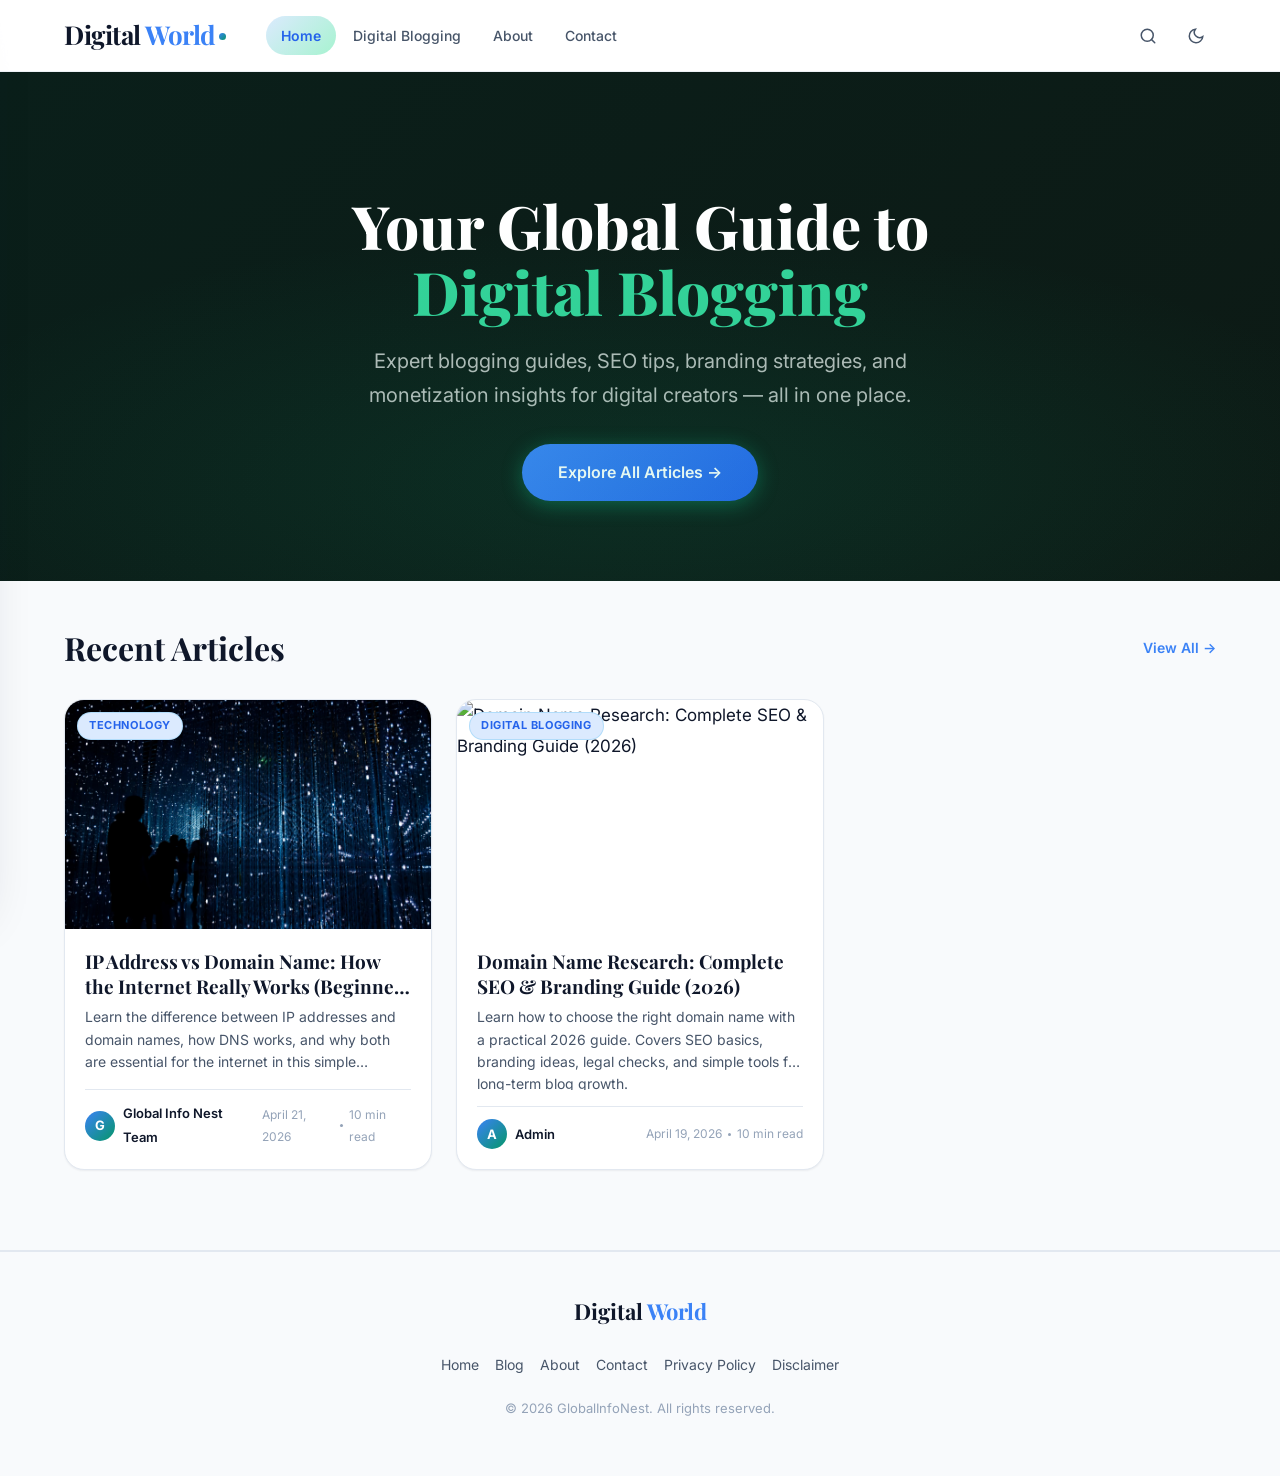
==== commit 55b927ad: "update anytics" ====
--- a/index.html
+++ b/index.html
@@ -23,12 +23,12 @@
   <link rel="stylesheet" href="assets/css/dark-mode.css">
 
   <!-- Google Analytics -->
-  <script async src="https://www.googletagmanager.com/gtag/js?id=G-WQFMWPTPDS"></script>
+  <script async src="https://www.googletagmanager.com/gtag/js?id=G-EQCRHDEN5M"></script>
   <script>
     window.dataLayer = window.dataLayer || [];
     function gtag(){dataLayer.push(arguments);}
     gtag('js', new Date());
-    gtag('config', 'G-WQFMWPTPDS');
+    gtag('config', 'G-EQCRHDEN5M');
   </script>
 
   <script src="assets/js/theme.js"></script>
